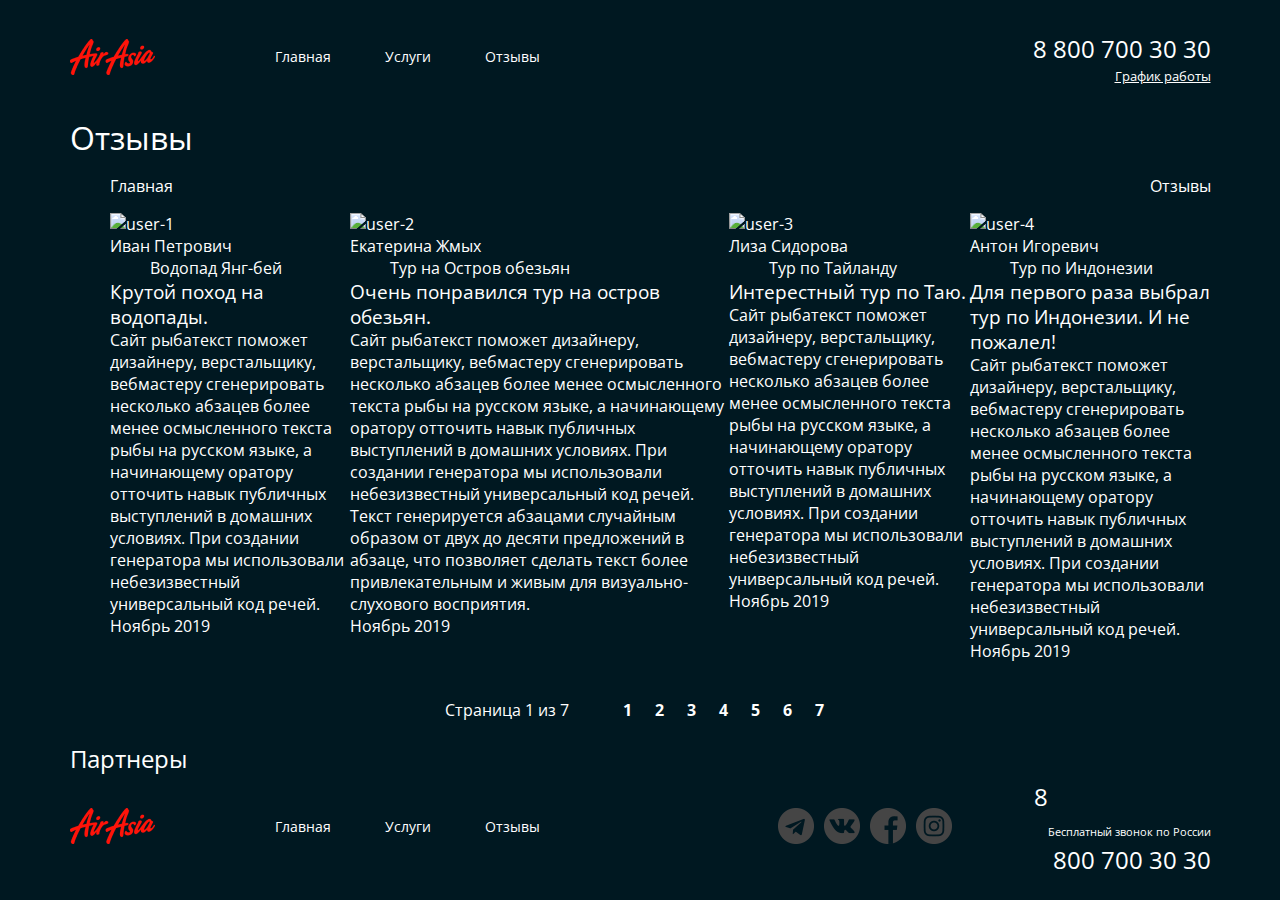
==== reviews.html @ 3e78ffe0 "Add files via upload" ====
<!DOCTYPE html>
<html lang="en">

<head>
    <meta charset="UTF-8">
    <meta name="viewport" content="width=1200, initial-scale=1.0">
    <link href="https://fonts.googleapis.com/css2?family=Open+Sans:wght@300;400;600&display=swap" rel="stylesheet">
    <link rel="preconnect" href="https://fonts.googleapis.com">
    <link rel="stylesheet" href="./style/main.css">
    <title>Air Asia | Reviews Page</title>
</head>

<body>

    <div class="wraper">

        <section class="top-line">
            <div class="container top-line__container">
                <header class="header">
                    <div class="container header__container">
                        <div class="header__col">
                            <a href="#" class="logo">
                                <img src="img/logo.png" alt="logo compay" class="logo__img">
                            </a>
                            <nav class="menu">
                                <ul class="menu__list">
                                    <li class="menu__item">
                                        <a href="./index.html" class="menu__link">Главная</a>
                                    </li>
                                    <li class="menu__item">
                                        <a href="./services.html" class="menu__link">Услуги</a>
                                    </li>
                                    <li class="menu__item">
                                        <a href="./reviews.html" class="menu__link">Отзывы</a>
                                    </li>
                                </ul>
                            </nav>
                        </div>
                        <div class="header__col header__col--align-right">
                            <address class="contacts">
                                <a href="tel:+78007003030" class="contacts__phone">8 800 700 30 30</a>
                                <div class="contacts__info">График работы</div>
                            </address>
                        </div>
                    </div>
                </header>
                <h1 class="page-title">Отзывы</h1>
                <nav class="breadcrumbs">
                    <ul class="breadcrumbs__list">
                        <li class="breadcrumbs__item">
                            <a href="./index.html" class="breadcrumbs__link">Главная</a>
                        </li>
                        <li class="breadcrumbs__item breadcrumbs__item--active">
                            <a href="./reviews.html" class="breadcrumbs__link">Отзывы</a>
                        </li>
                    </ul>
                </nav> 
            </div>
        </section>
        <main class="page-contant">
            <div class="container">
                <ul class="reviews">
                    <li class="reviews__item review">
                        <div class="review__header">
                            <div class="review__photo"></div>
                            <div class="review__userdata">
                                <div class="avatar">
                                    <img src="./img/avatar-1.png" alt="user-1" class="avatar__img">
                                </div>
                            </div>
                            <div class="review__userdata">
                                <a href="#" class="review__user review__user--active">Иван Петрович</a>
                                <ul class="review__tags">
                                    <li class="review__tag-item tag">Водопад Янг-бей</li>
                                </ul>
                            </div>
                        </div>
                        <div class="review__content">
                            <h3 class="review__title">Крутой поход на водопады.</h3>
                            <div class="review__contant-text">
                                <p>
                                    Сайт рыбатекст поможет дизайнеру, верстальщику, вебмастеру сгенерировать несколько абзацев более менее осмысленного текста рыбы на русском языке, а начинающему оратору отточить навык публичных выступлений в домашних условиях. При создании генератора мы использовали небезизвестный универсальный код речей. 
                                </p>
                            </div>
                            <time class="review__date">Ноябрь 2019</time>
                        </div>
                    </li>
                    <li class="reviews__item review">
                        <div class="review__header">
                            <div class="review__photo"></div>
                            <div class="review__userdata">
                                <div class="avatar">
                                    <img src="./img/avatar-2.png" alt="user-2" class="avatar__img">
                                </div>
                            </div>
                            <div class="review__userdata">
                                <a href="#" class="review__user">Екатерина Жмых</a>
                                <ul class="review__tags">
                                    <li class="review__tag-item tag">Тур на Остров обезьян</li>
                                </ul>
                            </div>
                        </div>
                        <div class="review__content">
                            <h3 class="review__title">Очень понравился тур на остров обезьян.</h3>
                            <div class="review__contant-text">
                                <p>
                                    Сайт рыбатекст поможет дизайнеру, верстальщику, вебмастеру сгенерировать несколько абзацев более менее осмысленного текста рыбы на русском языке, а начинающему оратору отточить навык публичных выступлений в домашних условиях. При создании генератора мы использовали небезизвестный универсальный код речей. Текст генерируется абзацами случайным образом от двух до десяти предложений в абзаце, что позволяет сделать текст более привлекательным и живым для визуально-слухового восприятия. 
                                </p>
                            </div>
                            <time class="review__date">Ноябрь 2019</time>
                        </div>
                    </li>
                    <li class="reviews__item review">
                        <div class="review__header">
                            <div class="review__photo"></div>
                            <div class="review__userdata">
                                <div class="avatar">
                                    <img src="./img/avatar-3.png" alt="user-3" class="avatar__img">
                                </div>
                            </div>
                            <div class="review__userdata">
                                <a href="#" class="review__user">Лиза Сидорова</a>
                                <ul class="review__tags">
                                    <li class="review__tag-item tag">Тур по Тайланду</li>
                                </ul>
                            </div>
                        </div>
                        <div class="review__content">
                            <h3 class="review__title">Интерестный тур по Таю.</h3>
                            <div class="review__contant-text">
                                <p>
                                    Сайт рыбатекст поможет дизайнеру, верстальщику, вебмастеру сгенерировать несколько абзацев более менее осмысленного текста рыбы на русском языке, а начинающему оратору отточить навык публичных выступлений в домашних условиях. При создании генератора мы использовали небезизвестный универсальный код речей.  
                                </p>
                            </div>
                            <time class="review__date">Ноябрь 2019</time>
                        </div>
                    </li>
                    <li class="reviews__item review">
                        <div class="review__header">
                            <div class="review__photo"></div>
                            <div class="review__userdata">
                                <div class="avatar">
                                    <img src="./img/avatar-4.png" alt="user-4" class="avatar__img">
                                </div>
                            </div>
                            <div class="review__userdata">
                                <a href="#" class="review__user">Антон Игоревич</a>
                                <ul class="review__tags">
                                    <li class="review__tag-item tag">Тур по Индонезии</li>
                                </ul>
                            </div>
                        </div>
                        <div class="review__content">
                            <h3 class="review__title">Для первого раза выбрал тур по Индонезии. И не пожалел!</h3>
                            <div class="review__contant-text">
                                <p>
                                    Сайт рыбатекст поможет дизайнеру, верстальщику, вебмастеру сгенерировать несколько абзацев более менее осмысленного текста рыбы на русском языке, а начинающему оратору отточить навык публичных выступлений в домашних условиях. При создании генератора мы использовали небезизвестный универсальный код речей.  
                                </p>
                            </div>
                            <time class="review__date">Ноябрь 2019</time>
                        </div>
                    </li>
                </ul>
                <div class="paginator">
                    <div class="paginator__display">
                        <p class="paginator__text">Страница 1 из 7</p>
                    </div>
                    <ul class="paginator__list">
                        <li class="paginator__item paginator__item--active-services">
                            <a href="#" class="paginator__link">1</a>
                        </li>
                        <li class="paginator__item">
                            <a href="#" class="paginator__link">2</a>
                        </li>
                        <li class="paginator__item">
                            <a href="#" class="paginator__link">3</a>
                        </li>
                        <li class="paginator__item">
                            <a href="#" class="paginator__link">4</a>
                        </li>
                        <li class="paginator__item">
                            <a href="#" class="paginator__link">5</a>
                        </li>
                        <li class="paginator__item">
                            <a href="#" class="paginator__link">6</a>
                        </li>
                        <li class="paginator__item">
                            <a href="#" class="paginator__link">7</a>
                        </li>
                    </ul>
                </div>
            </div>
        </main>

        <section class="inner-section inner-section--bg-grey">
            <div class="container">
                <h2 class="inner-section__title">Партнеры</h2>

            </div>
        </section>

        <footer class="inner-footer">
            <div class="container inner-foter__container">
                <div class="footer footer-container__section">
                    <div class="footer__col">
                        <a href="/" class="logo">
                            <img src="./img/logo.png" alt="logo compay" class="logo__img">
                        </a>
                        <nav class="menu">
                            <ul class="menu__list">
                                <li class="menu__item menu__item">
                                    <a href="./index.html" class="menu__link">Главная</a>
                                </li>
                                <li class="menu__item">
                                    <a href="./services.html" class="menu__link">Услуги</a>
                                </li>
                                <li class="menu__item">
                                    <a href="./reviews.html" class="menu__link">Отзывы</a>
                                </li>
                            </ul>
                        </nav>
                    </div>
                    <div class="footer__col footer__col--align-right">
                        <div class="socials">
                            <ul class="socials__icon">
                                <li class="socials__item">
                                    <a href="#" class="socials__link">
                                        <img src="./img/telegram.png" alt="Картинка, которая является ссылкой1"
                                            class="socials__img">
                                    </a>
                                </li>
                                <li class="socials__item">
                                    <a href="#" class="socials__link">
                                        <img src="./img/vk.png" alt="Картинка, которая является ссылкой 2"
                                            class="socials__img">
                                    </a>
                                </li>
                                <li class="socials__item">
                                    <a href="#" class="socials__link">
                                        <img src="./img/f.png" alt="Картинка, которая является ссылкой 3"
                                            class="socials__img">
                                    </a>
                                </li>
                                <li class="socials__item">
                                    <a href="#" class="socials__link">
                                        <img src="./img/in.png" alt="Картинка, которая является ссылкой 4"
                                            class="socials__img">
                                    </a>
                                </li>
                            </ul>
                        </div>
                    </div>
                    <address class="contacts">
                        <div class="contacts__coll" style="text-align: end;">Бесплатный звонок по России</div>
                        <a href="tel:+78007003030" class="contacts__phone">8 800 700 30 30</a>
                    </address>
                </div>
            </div>
        </footer>
    </div>
</body>

</html>
---- style/main.css ----
@import url(./blocks/base.css);
@import url(./blocks/header.css);
@import url(./blocks/about.css);
@import url(./blocks/hello.css);
@import url(./blocks/offers.css);
@import url(./blocks/news.css);
@import url(./blocks/paginator.css);
@import url(./blocks/footer.css);
@import url(./blocks/services.css);
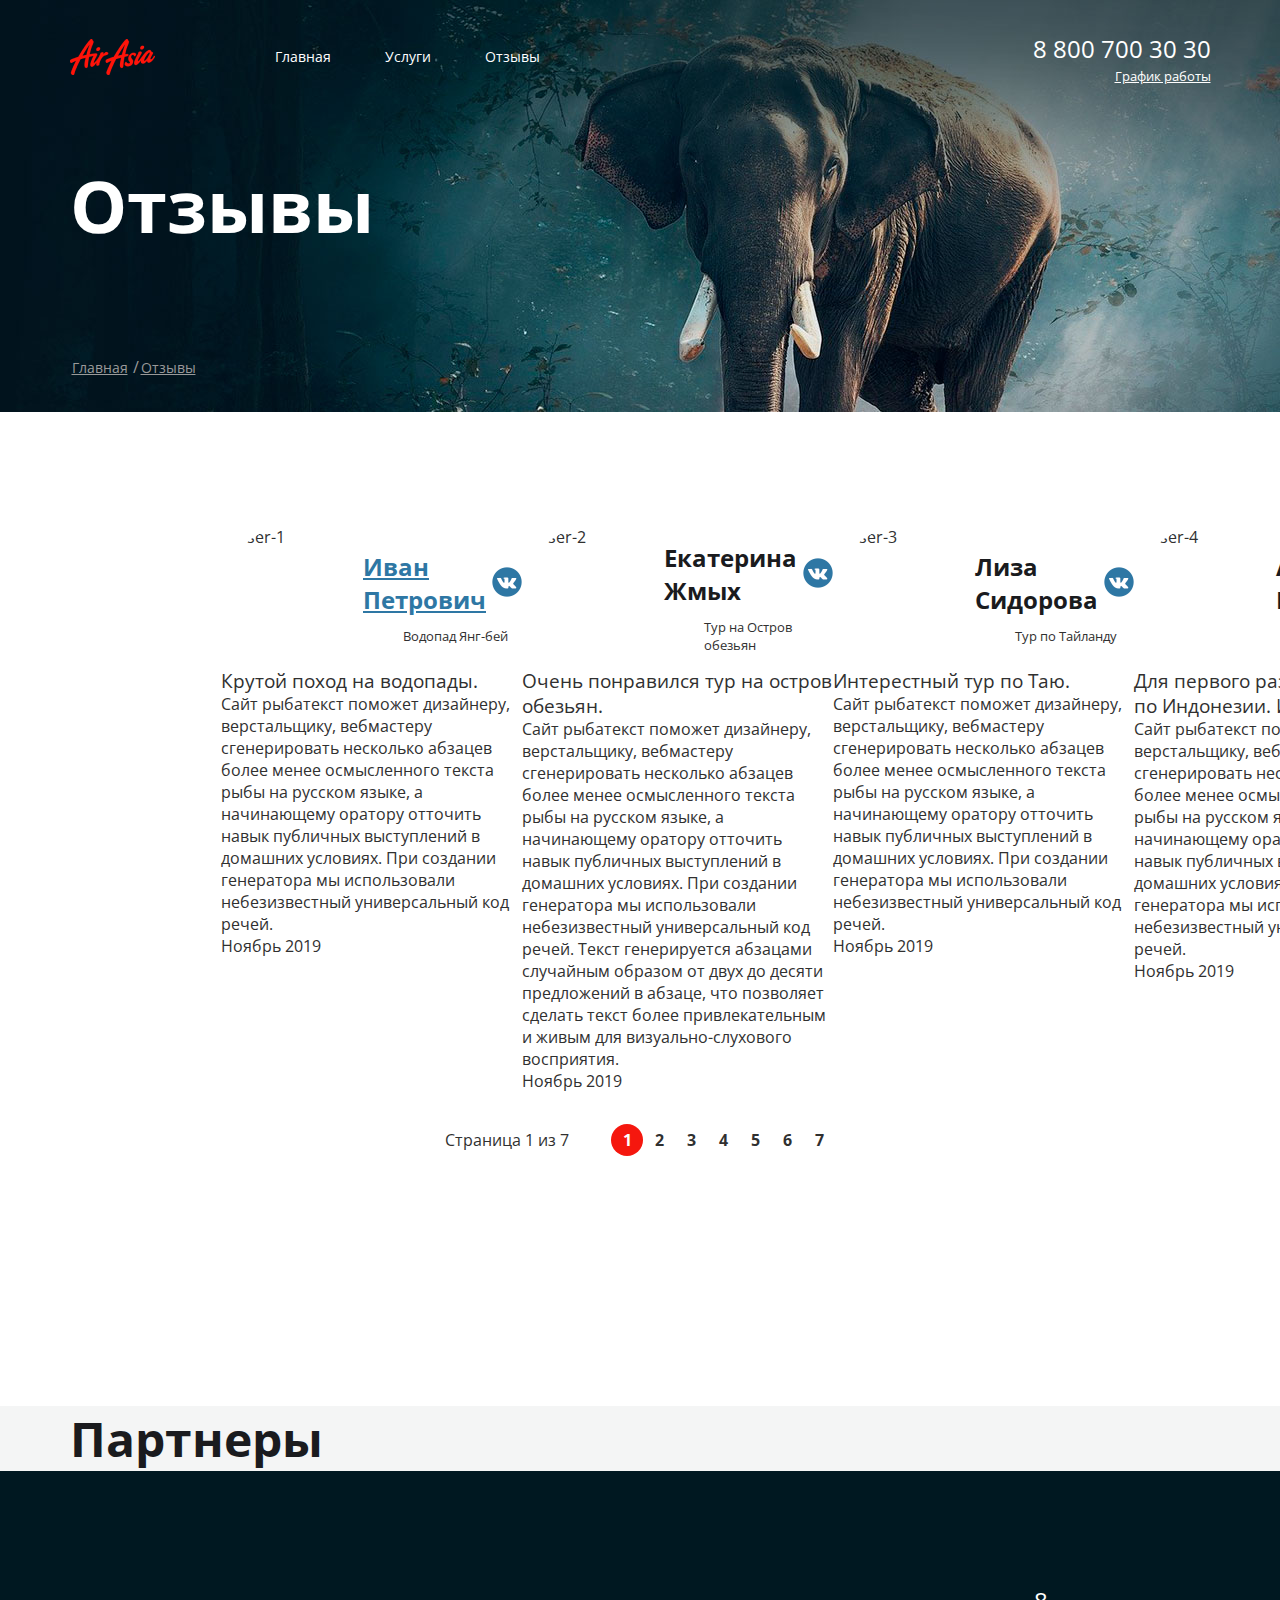
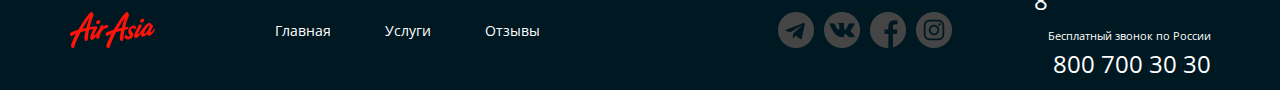
==== commit 3f978437: "Update reviews.html" ====
--- a/reviews.html
+++ b/reviews.html
@@ -1,3 +1,4 @@
+
 <!DOCTYPE html>
 <html lang="en">
 
@@ -71,7 +72,7 @@
                             <div class="review__userdata">
                                 <a href="#" class="review__user review__user--active">Иван Петрович</a>
                                 <ul class="review__tags">
-                                    <li class="review__tag-item tag">Водопад Янг-бей</li>
+                                    <li class="review__tag-item tag tag--bg--green">Водопад Янг-бей</li>
                                 </ul>
                             </div>
                         </div>
@@ -260,4 +261,4 @@
     </div>
 </body>
 
-</html>+</html>
--- a/style/main.css
+++ b/style/main.css
@@ -7,3 +7,4 @@
 @import url(./blocks/paginator.css);
 @import url(./blocks/footer.css);
 @import url(./blocks/services.css);
+@import url(./blocks/reviews.css);
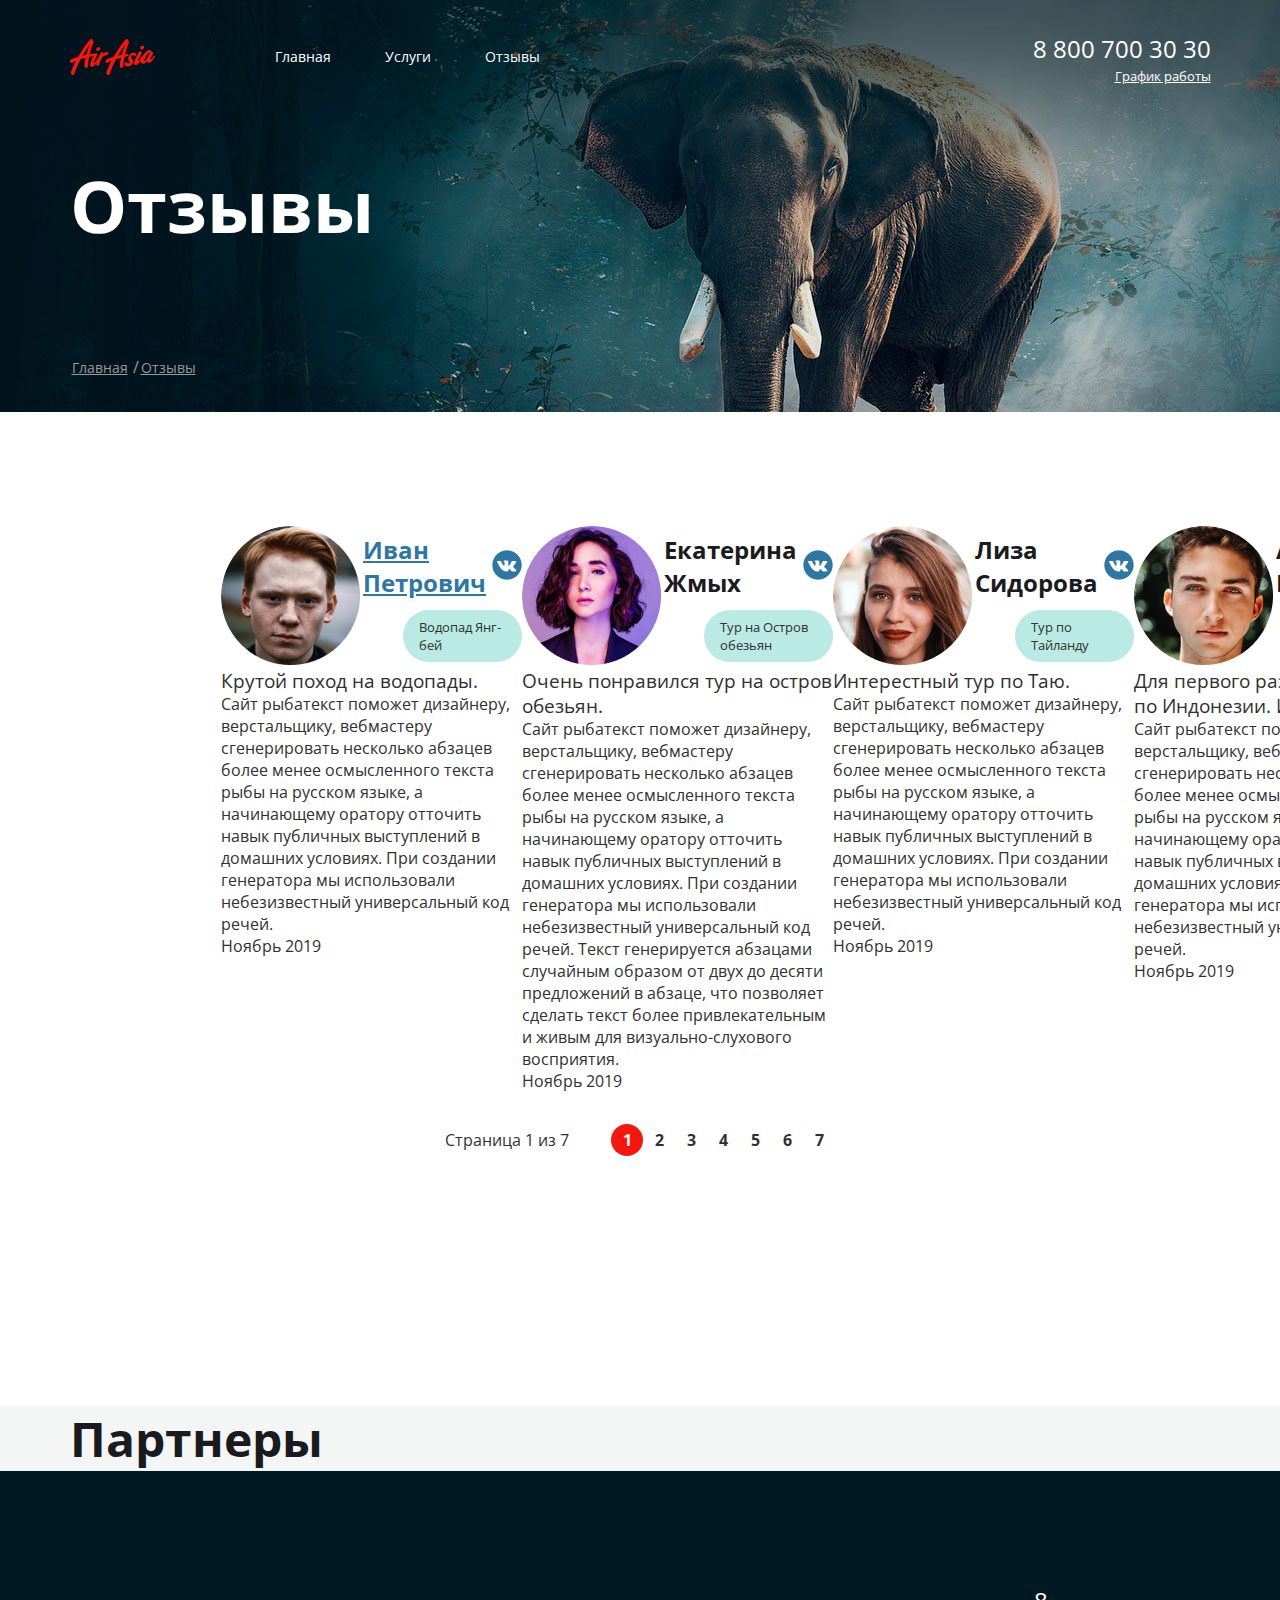
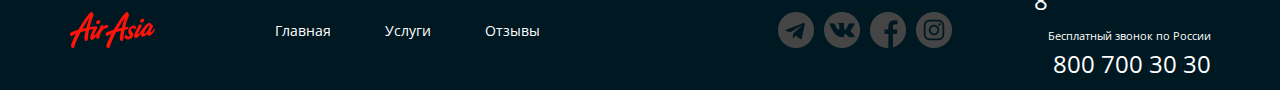
==== commit 7e1ee796: "Update reviews.html" ====
--- a/reviews.html
+++ b/reviews.html
@@ -1,4 +1,3 @@
-
 <!DOCTYPE html>
 <html lang="en">
 
@@ -58,6 +57,7 @@
                 </nav> 
             </div>
         </section>
+        
         <main class="page-contant">
             <div class="container">
                 <ul class="reviews">
@@ -72,7 +72,7 @@
                             <div class="review__userdata">
                                 <a href="#" class="review__user review__user--active">Иван Петрович</a>
                                 <ul class="review__tags">
-                                    <li class="review__tag-item tag tag--bg--green">Водопад Янг-бей</li>
+                                    <li class="review__tag-item tag tag__bg">Водопад Янг-бей</li>
                                 </ul>
                             </div>
                         </div>
@@ -97,7 +97,7 @@
                             <div class="review__userdata">
                                 <a href="#" class="review__user">Екатерина Жмых</a>
                                 <ul class="review__tags">
-                                    <li class="review__tag-item tag">Тур на Остров обезьян</li>
+                                    <li class="review__tag-item tag tag__bg">Тур на Остров обезьян</li>
                                 </ul>
                             </div>
                         </div>
@@ -122,7 +122,7 @@
                             <div class="review__userdata">
                                 <a href="#" class="review__user">Лиза Сидорова</a>
                                 <ul class="review__tags">
-                                    <li class="review__tag-item tag">Тур по Тайланду</li>
+                                    <li class="review__tag-item tag tag__bg">Тур по Тайланду</li>
                                 </ul>
                             </div>
                         </div>
@@ -147,7 +147,7 @@
                             <div class="review__userdata">
                                 <a href="#" class="review__user">Антон Игоревич</a>
                                 <ul class="review__tags">
-                                    <li class="review__tag-item tag">Тур по Индонезии</li>
+                                    <li class="review__tag-item tag tag__bg">Тур по Индонезии</li>
                                 </ul>
                             </div>
                         </div>
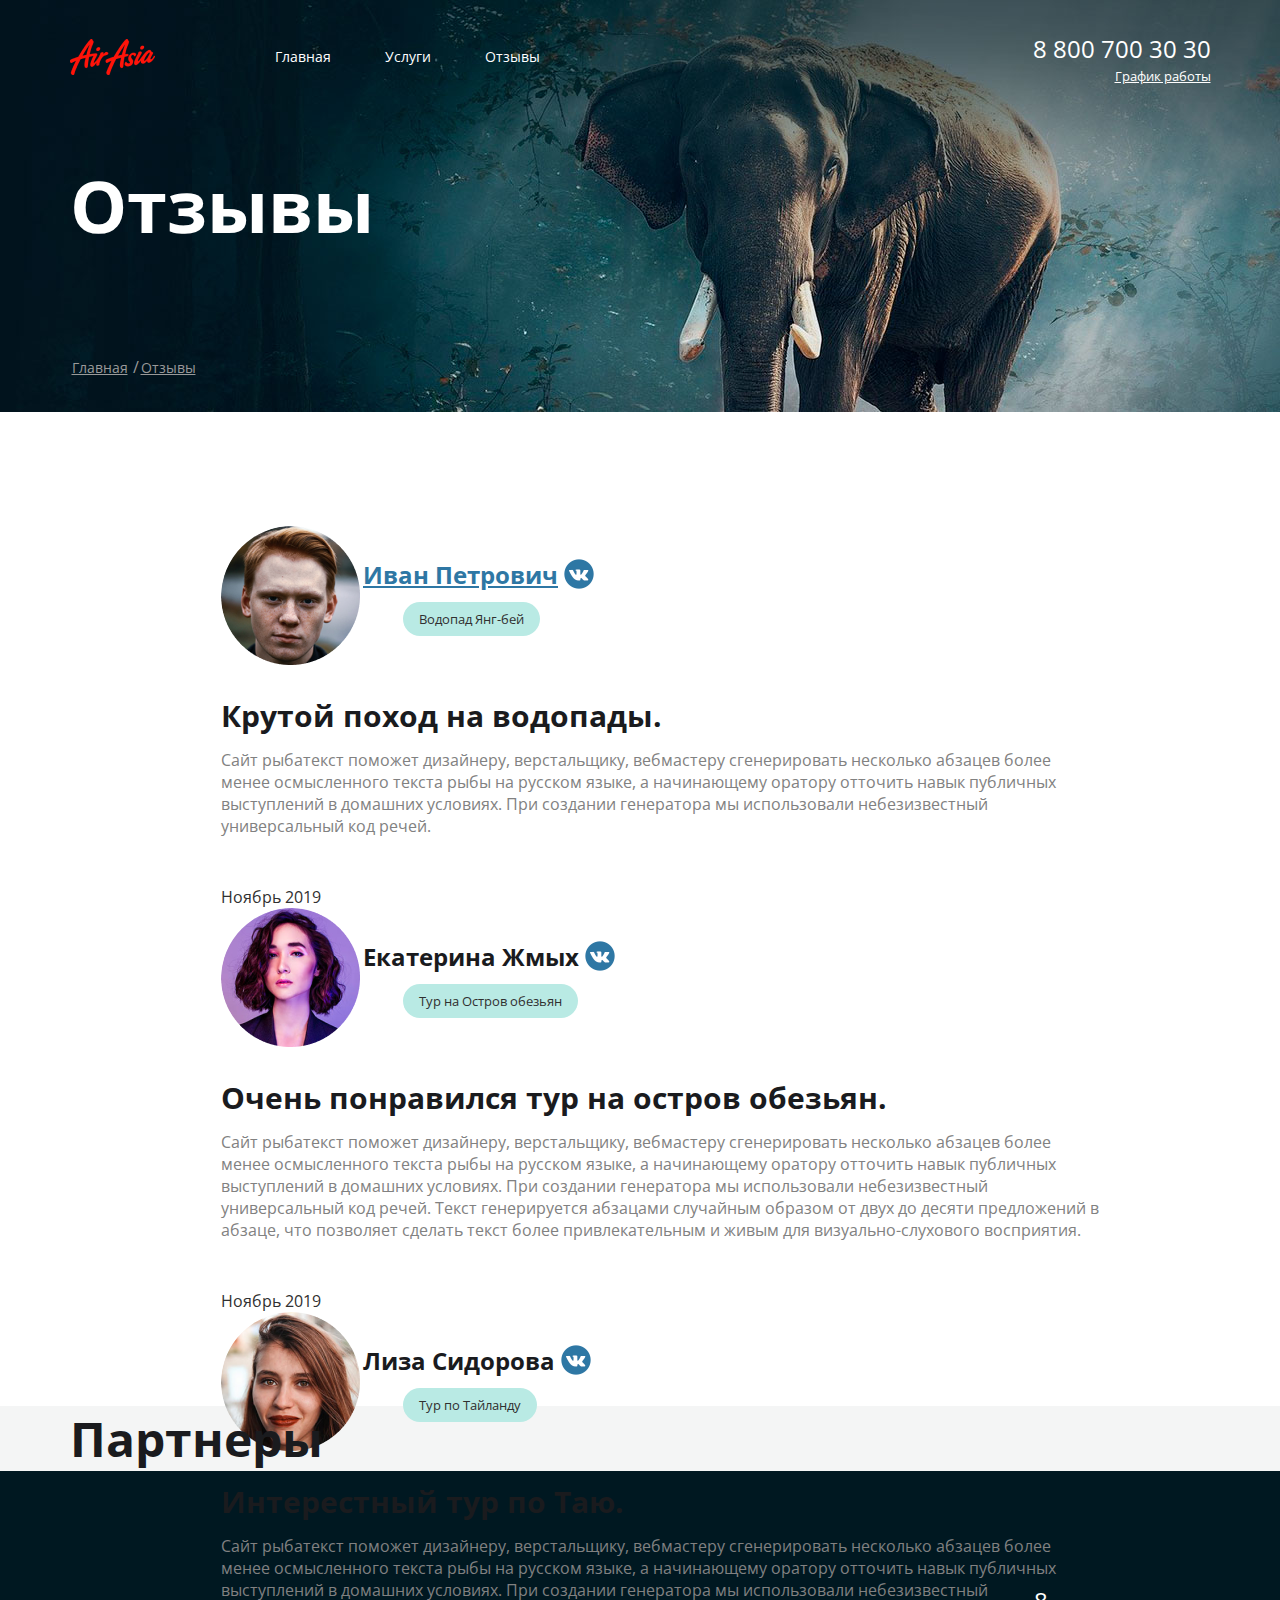
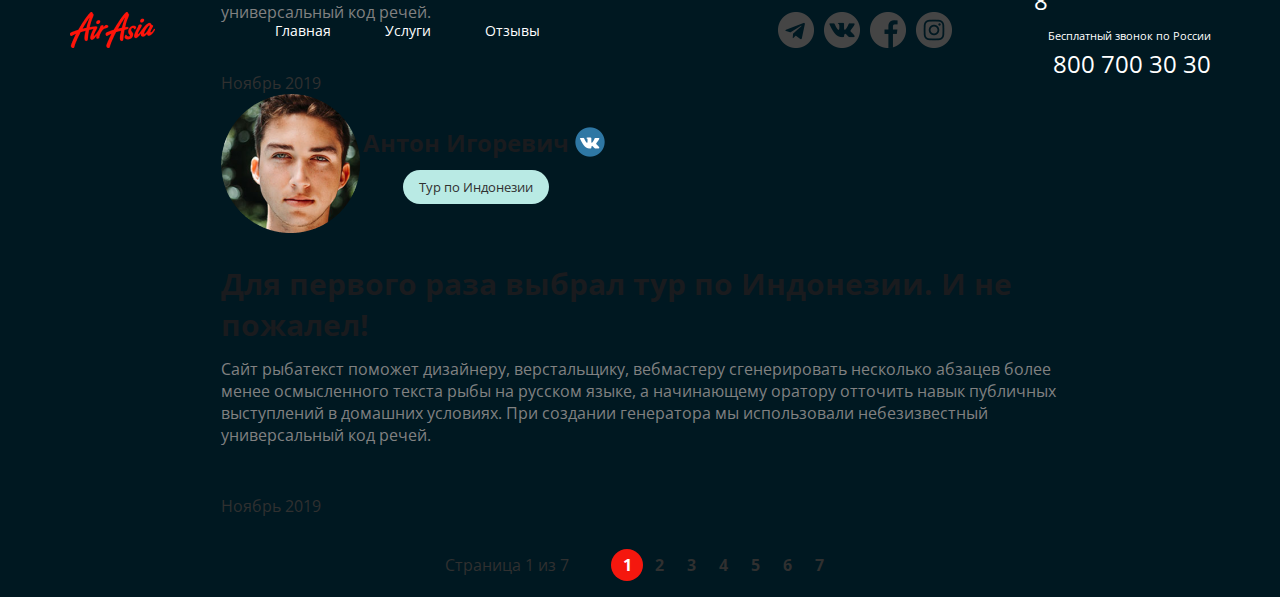
==== commit 72046e4a: "Update reviews.html" ====
--- a/reviews.html
+++ b/reviews.html
@@ -57,11 +57,11 @@
                 </nav> 
             </div>
         </section>
-        
+
         <main class="page-contant">
-            <div class="container">
+            <div class="container reviews__container">
                 <ul class="reviews">
-                    <li class="reviews__item review">
+                    <li class="reviews__item reviews__item--review">
                         <div class="review__header">
                             <div class="review__photo"></div>
                             <div class="review__userdata">
@@ -86,7 +86,7 @@
                             <time class="review__date">Ноябрь 2019</time>
                         </div>
                     </li>
-                    <li class="reviews__item review">
+                    <li class="reviews__item reviews__item--review">
                         <div class="review__header">
                             <div class="review__photo"></div>
                             <div class="review__userdata">
@@ -111,7 +111,7 @@
                             <time class="review__date">Ноябрь 2019</time>
                         </div>
                     </li>
-                    <li class="reviews__item review">
+                    <li class="reviews__item reviews__item--review">
                         <div class="review__header">
                             <div class="review__photo"></div>
                             <div class="review__userdata">
@@ -136,7 +136,7 @@
                             <time class="review__date">Ноябрь 2019</time>
                         </div>
                     </li>
-                    <li class="reviews__item review">
+                    <li class="reviews__item reviews__item--review">
                         <div class="review__header">
                             <div class="review__photo"></div>
                             <div class="review__userdata">
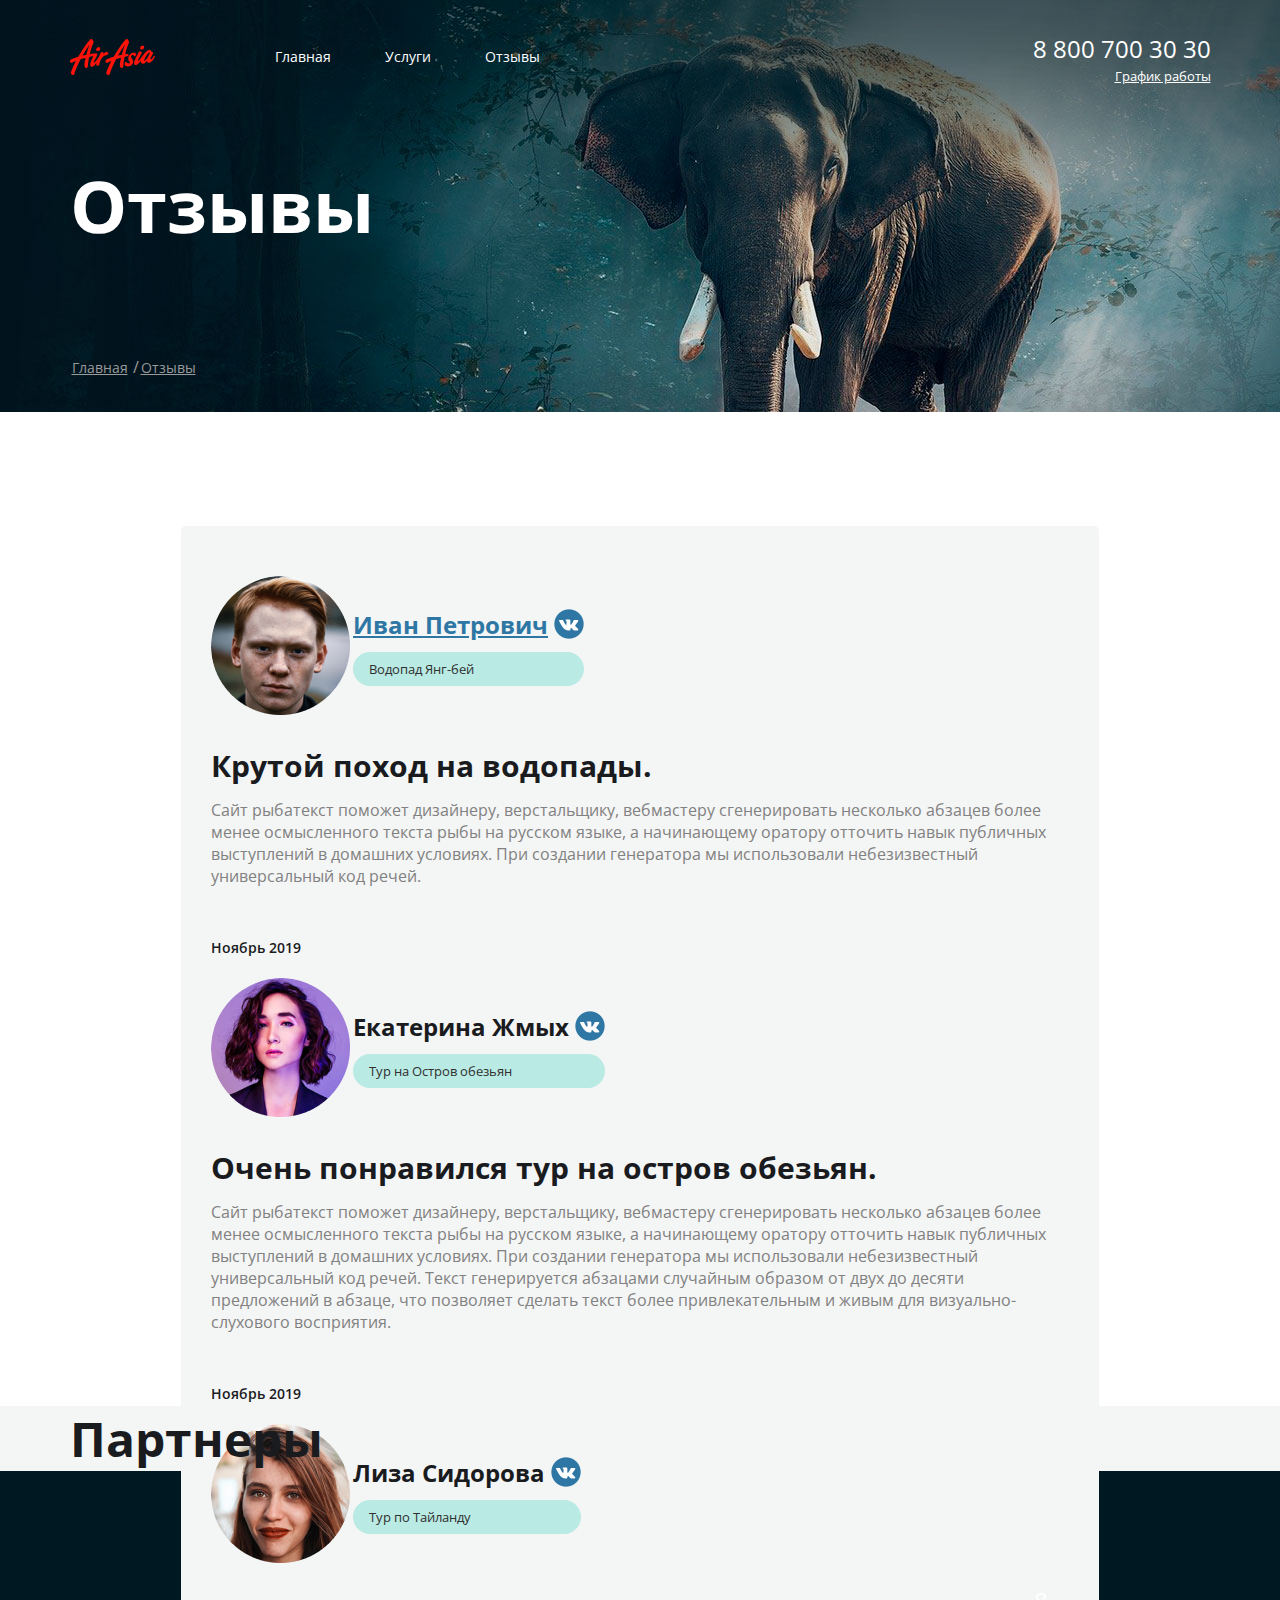
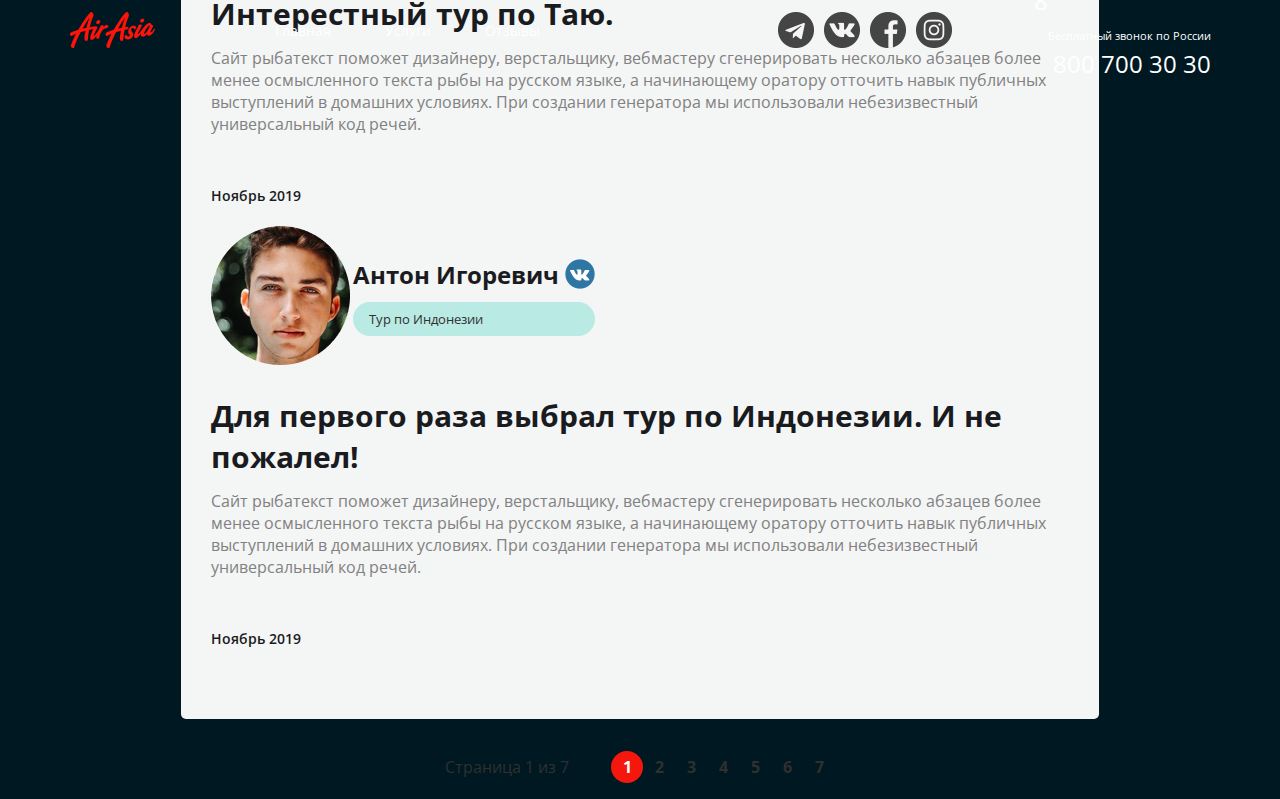
==== commit 7b826e09: "Update reviews.html" ====
--- a/reviews.html
+++ b/reviews.html
@@ -59,97 +59,86 @@
         </section>
 
         <main class="page-contant">
-            <div class="container reviews__container">
+            <div class="container">
                 <ul class="reviews">
                     <li class="reviews__item reviews__item--review">
                         <div class="review__header">
+                            <div class="review__photo">  <!--удалить-->
+                                <div class="avatar">
+                                    <img src="./img/avatar-1.png" alt="user-1" class="avatar__img">
+                                </div>
+                            </div>
+                            <div class="review__userdata">
+                                <a href="#" class="review__user review__user--active">Иван Петрович</a>
+                                <a href="#" class="review__tag-item tag tag__bg">Водопад Янг-бей</a>
+                            </div>
+                        </div>
+                        <div class="review__content">
+                            <h3 class="review__title">Крутой поход на водопады.</h3>
+                            <div class="review__contant-text">
+                                <p>
+                                    Сайт рыбатекст поможет дизайнеру, верстальщику, вебмастеру сгенерировать несколько абзацев более менее осмысленного текста рыбы на русском языке, а начинающему оратору отточить навык публичных выступлений в домашних условиях. При создании генератора мы использовали небезизвестный универсальный код речей. 
+                                </p>
+                            </div>
+                            <time class="review__date">Ноябрь 2019</time>
+                        </div>
+                    </li>
+                    <li class="reviews__item reviews__item--review">
+                        <div class="review__header">
+                            <div class="review__photo">
+                                <div class="avatar">
+                                    <img src="./img/avatar-2.png" alt="user-2" class="avatar__img">
+                                </div>
+                            </div>
+                            <div class="review__userdata">
+                                <a href="#" class="review__user">Екатерина Жмых</a>
+                                <a href="#" class="review__tag-item tag tag__bg">Тур на Остров обезьян</a>
+                            </div>
+                        </div>
+                        <div class="review__content">
+                            <h3 class="review__title">Очень понравился тур на остров обезьян.</h3>
+                            <div class="review__contant-text">
+                                <p>
+                                    Сайт рыбатекст поможет дизайнеру, верстальщику, вебмастеру сгенерировать несколько абзацев более менее осмысленного текста рыбы на русском языке, а начинающему оратору отточить навык публичных выступлений в домашних условиях. При создании генератора мы использовали небезизвестный универсальный код речей. Текст генерируется абзацами случайным образом от двух до десяти предложений в абзаце, что позволяет сделать текст более привлекательным и живым для визуально-слухового восприятия. 
+                                </p>
+                            </div>
+                            <time class="review__date">Ноябрь 2019</time>
+                        </div>
+                    </li>
+                    <li class="reviews__item reviews__item--review">
+                        <div class="review__header">
+                            <div class="review__photo">
+                                <div class="avatar">
+                                    <img src="./img/avatar-3.png" alt="user-3" class="avatar__img">
+                                </div>
+                            </div>
+                            <div class="review__userdata">
+                                <a href="#" class="review__user">Лиза Сидорова</a>
+                                <a href="#" class="review__tag-item tag tag__bg">Тур по Тайланду</a>
+                            </div>
+                        </div>
+                        <div class="review__content">
+                            <h3 class="review__title">Интерестный тур по Таю.</h3>
+                            <div class="review__contant-text">
+                                <p>
+                                    Сайт рыбатекст поможет дизайнеру, верстальщику, вебмастеру сгенерировать несколько абзацев более менее осмысленного текста рыбы на русском языке, а начинающему оратору отточить навык публичных выступлений в домашних условиях. При создании генератора мы использовали небезизвестный универсальный код речей.  
+                                </p>
+                            </div>
+                            <time class="review__date">Ноябрь 2019</time>
+                        </div>
+                    </li>
+                    <li class="reviews__item reviews__item--review">
+                        <div class="review__header">
                             <div class="review__photo"></div>
                             <div class="review__userdata">
                                 <div class="avatar">
-                                    <img src="./img/avatar-1.png" alt="user-1" class="avatar__img">
-                                </div>
-                            </div>
-                            <div class="review__userdata">
-                                <a href="#" class="review__user review__user--active">Иван Петрович</a>
-                                <ul class="review__tags">
-                                    <li class="review__tag-item tag tag__bg">Водопад Янг-бей</li>
-                                </ul>
-                            </div>
-                        </div>
-                        <div class="review__content">
-                            <h3 class="review__title">Крутой поход на водопады.</h3>
-                            <div class="review__contant-text">
-                                <p>
-                                    Сайт рыбатекст поможет дизайнеру, верстальщику, вебмастеру сгенерировать несколько абзацев более менее осмысленного текста рыбы на русском языке, а начинающему оратору отточить навык публичных выступлений в домашних условиях. При создании генератора мы использовали небезизвестный универсальный код речей. 
-                                </p>
-                            </div>
-                            <time class="review__date">Ноябрь 2019</time>
-                        </div>
-                    </li>
-                    <li class="reviews__item reviews__item--review">
-                        <div class="review__header">
-                            <div class="review__photo"></div>
-                            <div class="review__userdata">
-                                <div class="avatar">
-                                    <img src="./img/avatar-2.png" alt="user-2" class="avatar__img">
-                                </div>
-                            </div>
-                            <div class="review__userdata">
-                                <a href="#" class="review__user">Екатерина Жмых</a>
-                                <ul class="review__tags">
-                                    <li class="review__tag-item tag tag__bg">Тур на Остров обезьян</li>
-                                </ul>
-                            </div>
-                        </div>
-                        <div class="review__content">
-                            <h3 class="review__title">Очень понравился тур на остров обезьян.</h3>
-                            <div class="review__contant-text">
-                                <p>
-                                    Сайт рыбатекст поможет дизайнеру, верстальщику, вебмастеру сгенерировать несколько абзацев более менее осмысленного текста рыбы на русском языке, а начинающему оратору отточить навык публичных выступлений в домашних условиях. При создании генератора мы использовали небезизвестный универсальный код речей. Текст генерируется абзацами случайным образом от двух до десяти предложений в абзаце, что позволяет сделать текст более привлекательным и живым для визуально-слухового восприятия. 
-                                </p>
-                            </div>
-                            <time class="review__date">Ноябрь 2019</time>
-                        </div>
-                    </li>
-                    <li class="reviews__item reviews__item--review">
-                        <div class="review__header">
-                            <div class="review__photo"></div>
-                            <div class="review__userdata">
-                                <div class="avatar">
-                                    <img src="./img/avatar-3.png" alt="user-3" class="avatar__img">
-                                </div>
-                            </div>
-                            <div class="review__userdata">
-                                <a href="#" class="review__user">Лиза Сидорова</a>
-                                <ul class="review__tags">
-                                    <li class="review__tag-item tag tag__bg">Тур по Тайланду</li>
-                                </ul>
-                            </div>
-                        </div>
-                        <div class="review__content">
-                            <h3 class="review__title">Интерестный тур по Таю.</h3>
-                            <div class="review__contant-text">
-                                <p>
-                                    Сайт рыбатекст поможет дизайнеру, верстальщику, вебмастеру сгенерировать несколько абзацев более менее осмысленного текста рыбы на русском языке, а начинающему оратору отточить навык публичных выступлений в домашних условиях. При создании генератора мы использовали небезизвестный универсальный код речей.  
-                                </p>
-                            </div>
-                            <time class="review__date">Ноябрь 2019</time>
-                        </div>
-                    </li>
-                    <li class="reviews__item reviews__item--review">
-                        <div class="review__header">
-                            <div class="review__photo"></div>
-                            <div class="review__userdata">
-                                <div class="avatar">
                                     <img src="./img/avatar-4.png" alt="user-4" class="avatar__img">
                                 </div>
                             </div>
                             <div class="review__userdata">
                                 <a href="#" class="review__user">Антон Игоревич</a>
-                                <ul class="review__tags">
-                                    <li class="review__tag-item tag tag__bg">Тур по Индонезии</li>
-                                </ul>
-                            </div>
+                                <a href="#" class="review__tag-item tag tag__bg">Тур по Индонезии</a>
+                                </div>
                         </div>
                         <div class="review__content">
                             <h3 class="review__title">Для первого раза выбрал тур по Индонезии. И не пожалел!</h3>
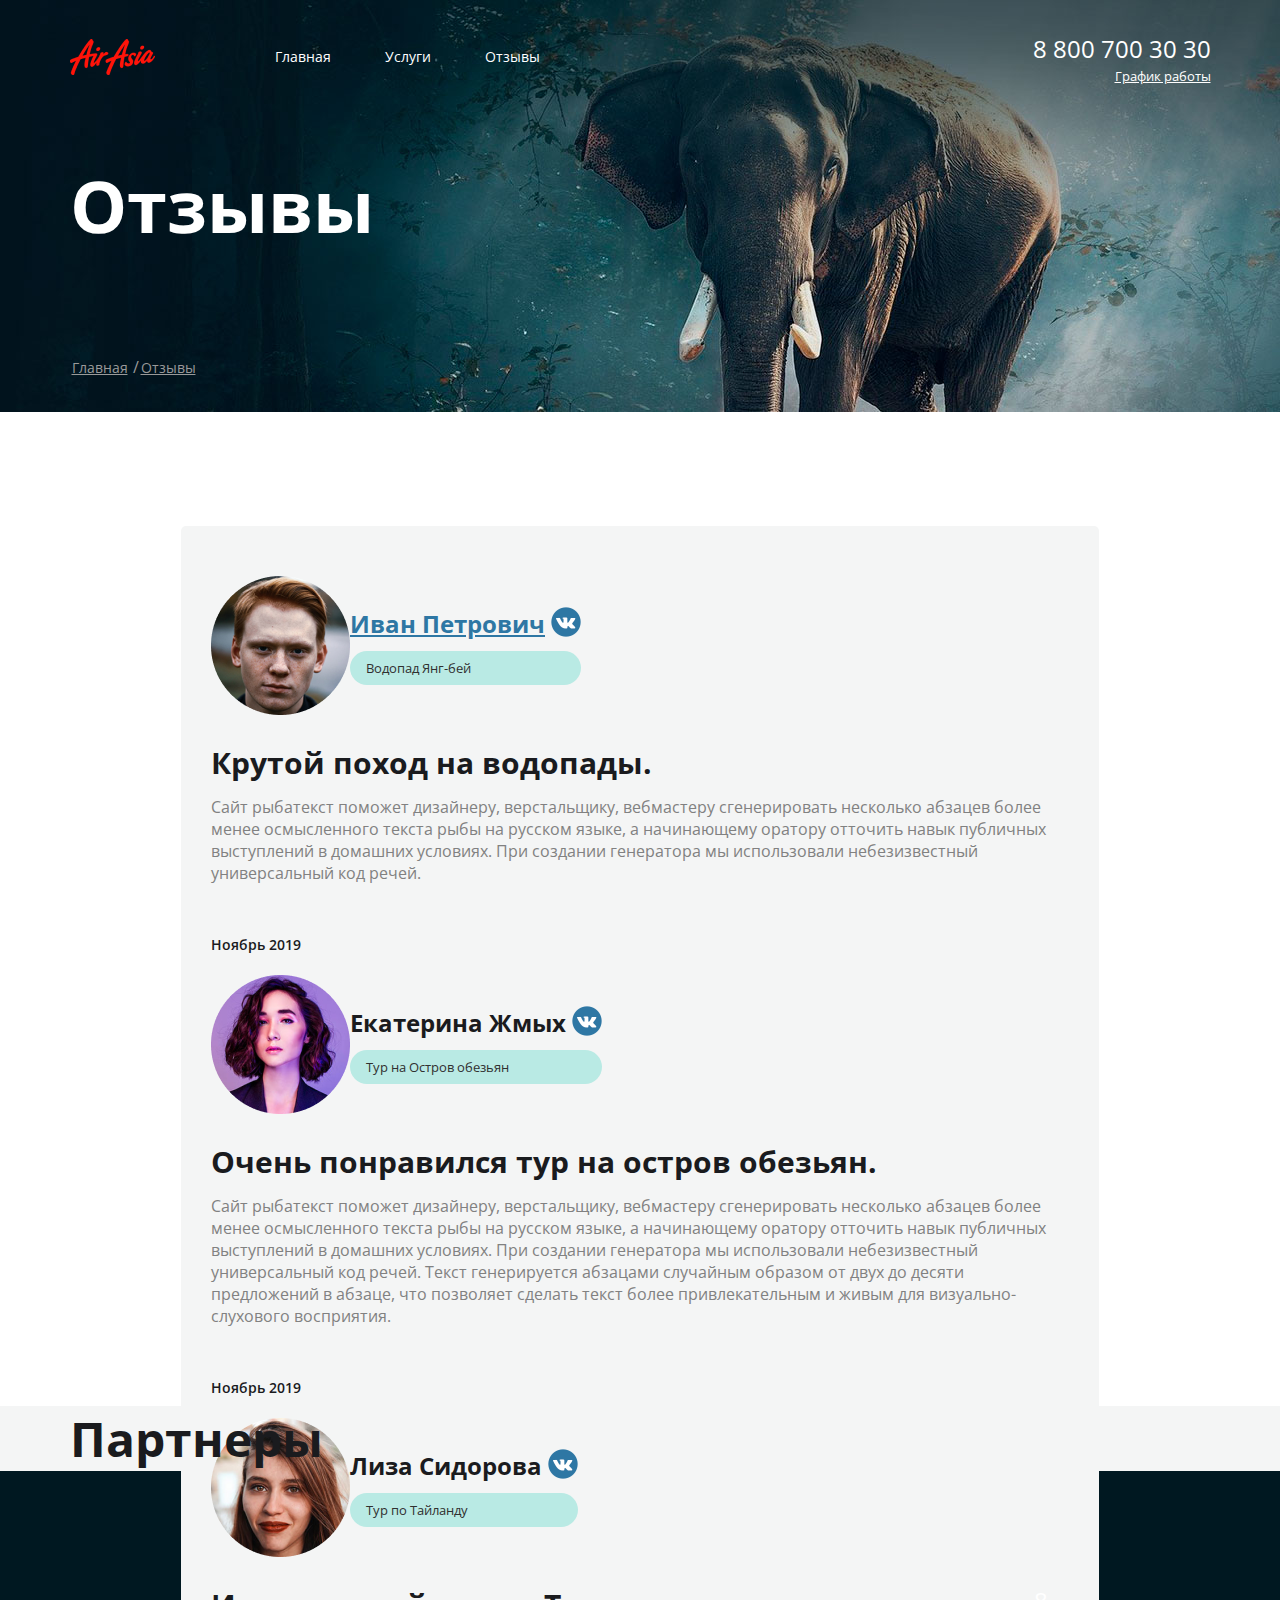
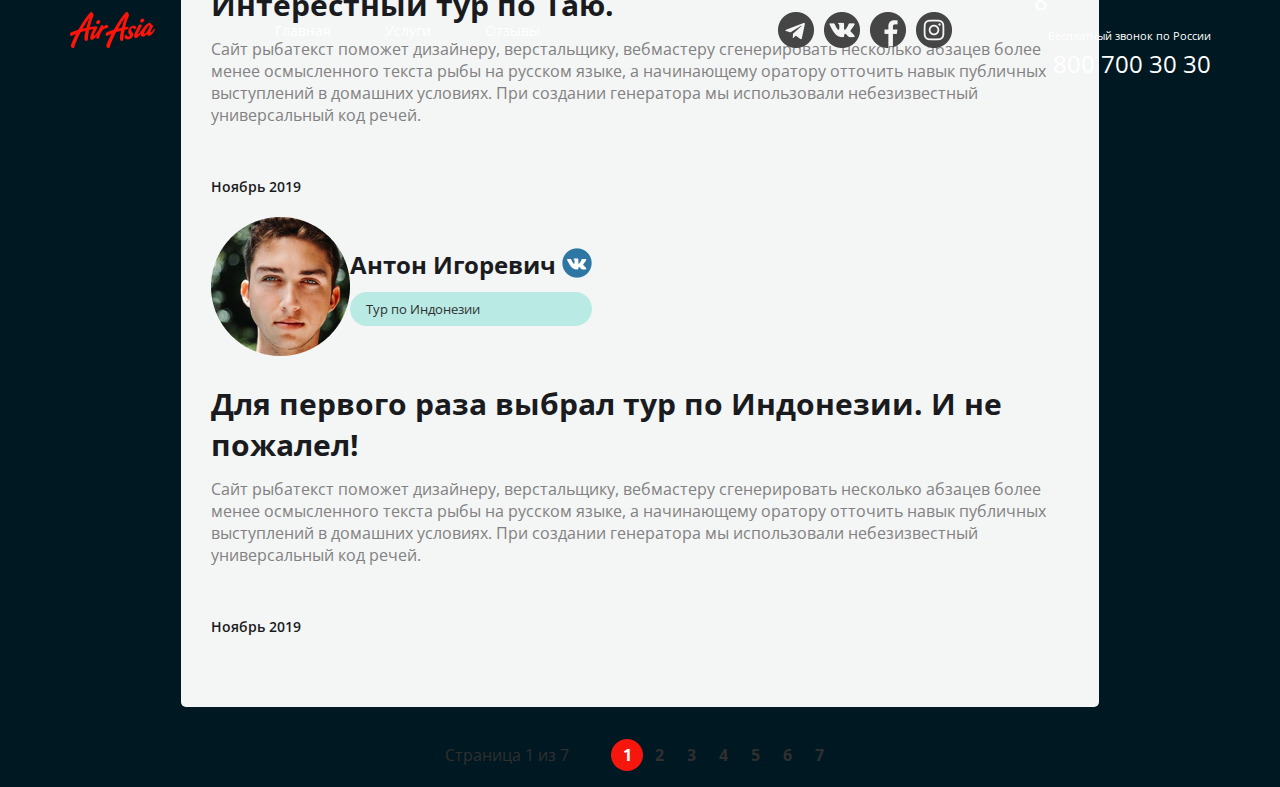
==== commit a2b06286: "Update reviews.html" ====
--- a/reviews.html
+++ b/reviews.html
@@ -63,10 +63,8 @@
                 <ul class="reviews">
                     <li class="reviews__item reviews__item--review">
                         <div class="review__header">
-                            <div class="review__photo">  <!--удалить-->
-                                <div class="avatar">
-                                    <img src="./img/avatar-1.png" alt="user-1" class="avatar__img">
-                                </div>
+                            <div class="review__photo">  
+                                <img src="./img/avatar-1.png" alt="user-1" class="avatar__img">
                             </div>
                             <div class="review__userdata">
                                 <a href="#" class="review__user review__user--active">Иван Петрович</a>
@@ -86,9 +84,7 @@
                     <li class="reviews__item reviews__item--review">
                         <div class="review__header">
                             <div class="review__photo">
-                                <div class="avatar">
-                                    <img src="./img/avatar-2.png" alt="user-2" class="avatar__img">
-                                </div>
+                                <img src="./img/avatar-2.png" alt="user-2" class="avatar__img">
                             </div>
                             <div class="review__userdata">
                                 <a href="#" class="review__user">Екатерина Жмых</a>
@@ -108,9 +104,7 @@
                     <li class="reviews__item reviews__item--review">
                         <div class="review__header">
                             <div class="review__photo">
-                                <div class="avatar">
-                                    <img src="./img/avatar-3.png" alt="user-3" class="avatar__img">
-                                </div>
+                                <img src="./img/avatar-3.png" alt="user-3" class="avatar__img">
                             </div>
                             <div class="review__userdata">
                                 <a href="#" class="review__user">Лиза Сидорова</a>
@@ -131,9 +125,7 @@
                         <div class="review__header">
                             <div class="review__photo"></div>
                             <div class="review__userdata">
-                                <div class="avatar">
-                                    <img src="./img/avatar-4.png" alt="user-4" class="avatar__img">
-                                </div>
+                                <img src="./img/avatar-4.png" alt="user-4" class="avatar__img">
                             </div>
                             <div class="review__userdata">
                                 <a href="#" class="review__user">Антон Игоревич</a>
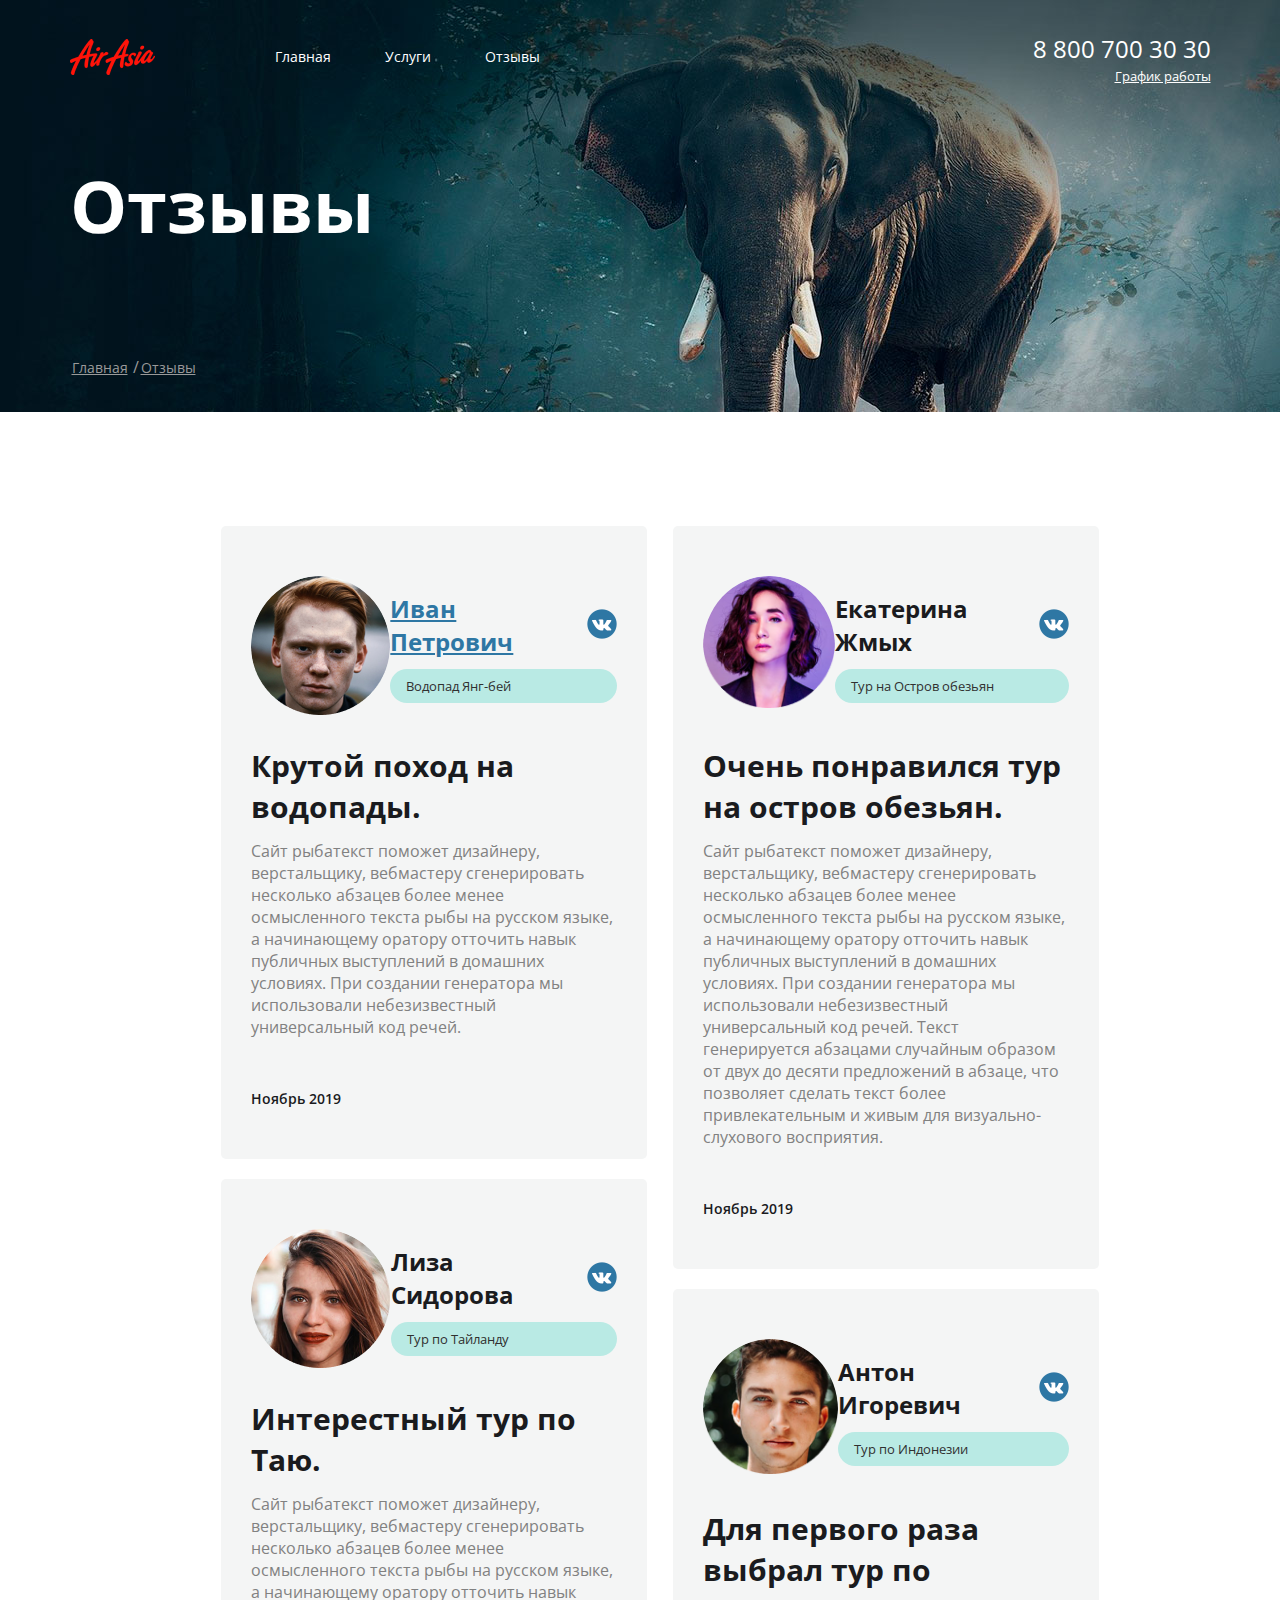
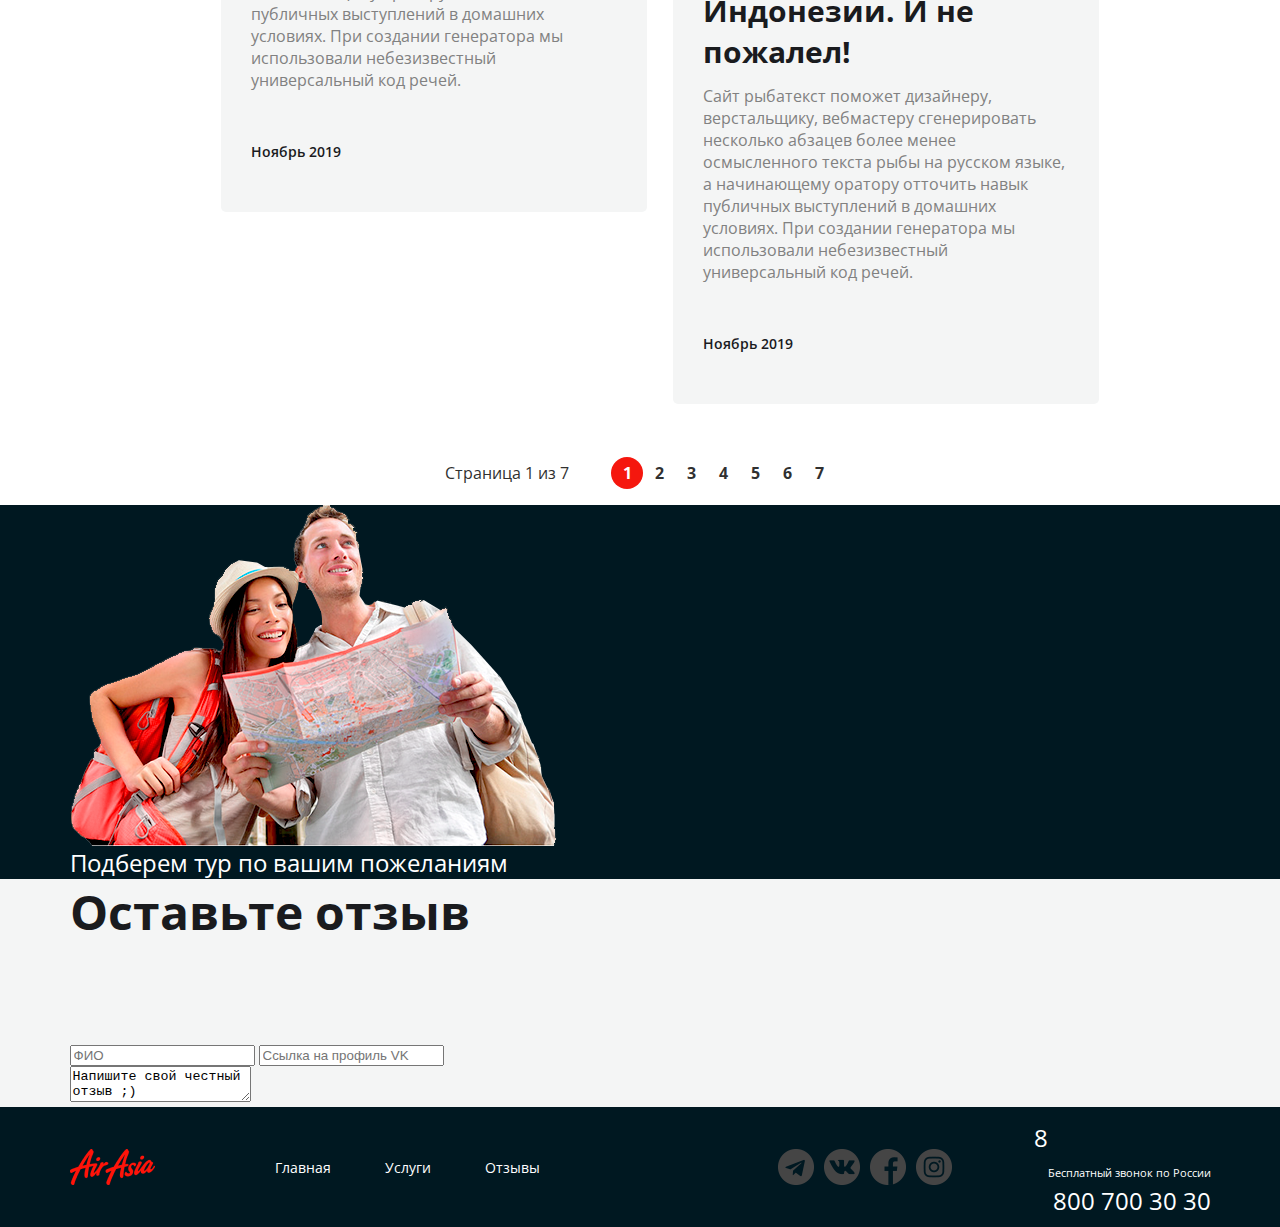
==== commit 93dd558a: "Update reviews.html" ====
--- a/reviews.html
+++ b/reviews.html
@@ -58,7 +58,7 @@
             </div>
         </section>
 
-        <main class="page-contant">
+        <main class="page-contant page-contant__reviews">
             <div class="container">
                 <ul class="reviews">
                     <li class="reviews__item reviews__item--review">
@@ -84,6 +84,26 @@
                     <li class="reviews__item reviews__item--review">
                         <div class="review__header">
                             <div class="review__photo">
+                                <img src="./img/avatar-3.png" alt="user-3" class="avatar__img">
+                            </div>
+                            <div class="review__userdata">
+                                <a href="#" class="review__user">Лиза Сидорова</a>
+                                <a href="#" class="review__tag-item tag tag__bg">Тур по Тайланду</a>
+                            </div>
+                        </div>
+                        <div class="review__content">
+                            <h3 class="review__title">Интерестный тур по Таю.</h3>
+                            <div class="review__contant-text">
+                                <p>
+                                    Сайт рыбатекст поможет дизайнеру, верстальщику, вебмастеру сгенерировать несколько абзацев более менее осмысленного текста рыбы на русском языке, а начинающему оратору отточить навык публичных выступлений в домашних условиях. При создании генератора мы использовали небезизвестный универсальный код речей.  
+                                </p>
+                            </div>
+                            <time class="review__date">Ноябрь 2019</time>
+                        </div>
+                    </li>
+                    <li class="reviews__item reviews__item--review">
+                        <div class="review__header">
+                            <div class="review__photo">
                                 <img src="./img/avatar-2.png" alt="user-2" class="avatar__img">
                             </div>
                             <div class="review__userdata">
@@ -104,27 +124,6 @@
                     <li class="reviews__item reviews__item--review">
                         <div class="review__header">
                             <div class="review__photo">
-                                <img src="./img/avatar-3.png" alt="user-3" class="avatar__img">
-                            </div>
-                            <div class="review__userdata">
-                                <a href="#" class="review__user">Лиза Сидорова</a>
-                                <a href="#" class="review__tag-item tag tag__bg">Тур по Тайланду</a>
-                            </div>
-                        </div>
-                        <div class="review__content">
-                            <h3 class="review__title">Интерестный тур по Таю.</h3>
-                            <div class="review__contant-text">
-                                <p>
-                                    Сайт рыбатекст поможет дизайнеру, верстальщику, вебмастеру сгенерировать несколько абзацев более менее осмысленного текста рыбы на русском языке, а начинающему оратору отточить навык публичных выступлений в домашних условиях. При создании генератора мы использовали небезизвестный универсальный код речей.  
-                                </p>
-                            </div>
-                            <time class="review__date">Ноябрь 2019</time>
-                        </div>
-                    </li>
-                    <li class="reviews__item reviews__item--review">
-                        <div class="review__header">
-                            <div class="review__photo"></div>
-                            <div class="review__userdata">
                                 <img src="./img/avatar-4.png" alt="user-4" class="avatar__img">
                             </div>
                             <div class="review__userdata">
@@ -143,6 +142,7 @@
                         </div>
                     </li>
                 </ul>
+
                 <div class="paginator">
                     <div class="paginator__display">
                         <p class="paginator__text">Страница 1 из 7</p>
@@ -174,10 +174,29 @@
             </div>
         </main>
 
+        <section class="seporator">
+            <div class="container">
+                <div class="seporator__content">
+                    <img src="img/couple.png" alt="people" class="seporator__img">
+                    <h2 class="seporator__title">
+                        Подберем тур по вашим пожеланиям
+                    </h2>
+                </div>
+            </div>
+        </section>
+
         <section class="inner-section inner-section--bg-grey">
             <div class="container">
-                <h2 class="inner-section__title">Партнеры</h2>
-
+                <h2 class="inner-section__title">Оставьте отзыв</h2>
+                <form class="form">
+                    <div class="form__row">
+                        <input type="text" placeholder="ФИО" class="form__input">
+                        <input type="text" placeholder="Ссылка на профиль VK" class="form__input">
+                    </div>
+                    <div class="form__row">
+                        <textarea class="form__input form__input--textarea">Напишите свой честный отзыв ;)</textarea>
+                    </div>
+                </form>
             </div>
         </section>
 
